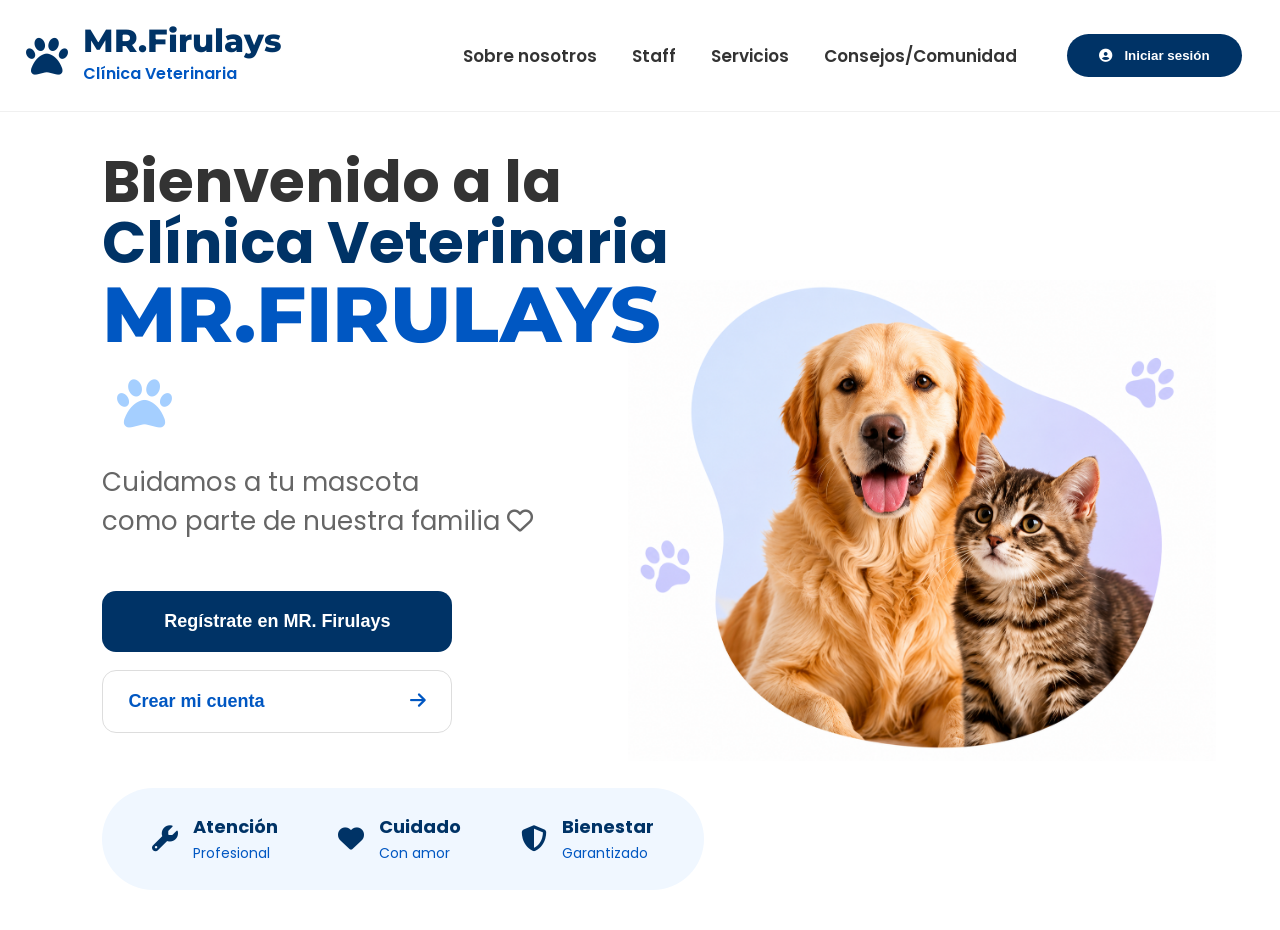
==== index.htm @ b40371f6 "Primer commit del proyecto Mr. Firulays" ====
<!DOCTYPE html>
<html lang="es">
<head>
    <meta charset="UTF-8">
    <meta name="viewport" content="width=device-width, initial-scale=1.0">
    <title>MR. Firulays - Clínica Veterinaria</title>
    <!-- Fuentes -->
    <link href="https://fonts.googleapis.com/css2?family=Montserrat:wght@700;800&family=Poppins:wght@400;500;600&display=swap" rel="stylesheet">
    <link rel="stylesheet" href="css/styles.css">
    <!-- Iconos -->
    <link rel="stylesheet" href="https://cdnjs.cloudflare.com/ajax/libs/font-awesome/6.4.0/css/all.min.css">
</head>
<body>
    <header>
        <nav class="navbar">
            <div class="logo">
                <i class="fas fa-paw logo-icon"></i>
                <div class="logo-text">
                    <span>MR.Firulays</span>
                    <p class="sub-logo">Clínica Veterinaria</p>
                </div>
            </div>
            
            <div class="nav-right">
                <ul class="nav-links">
                    <li><a href="#">Sobre nosotros</a></li>
                    <li><a href="#">Staff</a></li>
                    <li><a href="#">Servicios</a></li>
                    <li><a href="#">Consejos/Comunidad</a></li>
                </ul>
                <button class="btn-login" id="openLogin">
                    <i class="fas fa-user-circle"></i> Iniciar sesión
                </button>
            </div>
        </nav>
    </header>

    <main class="hero-wrapper">
        <section class="hero">
            <div class="hero-content">
                <h1>Bienvenido a la<br><span class="clinic-text">Clínica Veterinaria</span><br><span class="brand-name">MR.FIRULAYS <i class="fas fa-paw paw-light"></i></span></h1>
                <p class="hero-p">Cuidamos a tu mascota<br>como parte de nuestra familia <i class="far fa-heart"></i></p>
                
                <div class="hero-buttons">
                    <button class="btn-primary" id="openRegisterHero">Regístrate en MR. Firulays</button>
                    <button class="btn-secondary" id="openRegisterHero2">Crear mi cuenta <i class="fas fa-arrow-right"></i></button>
                </div>

                <div class="features-pill">
                    <div class="f-item"><i class="fas fa-wrench"></i><div class="f-text"><strong>Atención</strong><span>Profesional</span></div></div>
                    <div class="f-item"><i class="fas fa-heart"></i><div class="f-text"><strong>Cuidado</strong><span>Con amor</span></div></div>
                    <div class="f-item"><i class="fas fa-shield-alt"></i><div class="f-text"><strong>Bienestar</strong><span>Garantizado</span></div></div>
                </div>
            </div>

            <div class="hero-image">
                <img src="img/perrito y gato.png" alt="Mascotas MR Firulays">
            </div>
        </section>
    </main>

    <div id="loginModal" class="modal-overlay">
        <div class="login-box">
            <span class="close-modal" id="closeLogin">&times;</span>
            <h2>Iniciar sesión</h2>
            <p class="subtitle">Veterinaria MR. FIRULAYS</p>

            <form id="loginForm">
                <div class="input-group">
                    <label>Correo electrónico</label>
                    <input type="email" placeholder="ejemplo@correo.com" required>
                </div>
                <div class="input-group">
                    <label>Contraseña</label>
                    <div class="password-container">
                        <input type="password" id="password" placeholder="Ingresa tu contraseña" required>
                        <i class="fas fa-eye toggle-icon" id="togglePassword"></i>
                    </div>
                </div>
                <a href="#" class="forgot-password">¿Olvidaste tu contraseña?</a>
                <button type="submit" class="btn-submit">Entrar</button>
            </form>

            <div class="divider"><span>o continúa con</span></div>
            <button class="btn-google" type="button" id="btnGoogle">
                <img src="https://www.gstatic.com/firebasejs/ui/2.0.0/images/auth/google.svg" alt="Google">
                <span>Google</span>
            </button>
        </div>
    </div>

    <div id="registerModal" class="modal-overlay">
        <div class="login-box">
            <span class="close-modal" id="closeRegister">&times;</span>
            <h2>Registrarse</h2>
            <p class="subtitle">Veterinaria MR. FIRULAYS</p>

            <form id="registerForm">
                <div class="input-group">
                    <label><i class="fas fa-user"></i> Nombre completo</label>
                    <input type="text" placeholder="Ingresa tu nombre completo" required>
                </div>
                <div class="input-group">
                    <label><i class="fas fa-id-card"></i> DNI</label>
                    <input type="text" placeholder="Ingresa tu DNI" required>
                </div>
                <div class="input-group">
                    <label><i class="fas fa-phone"></i> Teléfono de contacto</label>
                    <input type="tel" placeholder="Ingresa tu número" required>
                </div>
                <div class="input-group">
                    <label><i class="fas fa-envelope"></i> Correo electrónico</label>
                    <input type="email" placeholder="ejemplo@correo.com" required>
                </div>
                <div class="input-group">
                    <label><i class="fas fa-lock"></i> Contraseña</label>
                    <div class="password-container">
                        <input type="password" id="regPassword" placeholder="Crea una contraseña" required>
                        <i class="fas fa-eye toggle-icon" id="toggleRegPassword"></i>
                    </div>
                </div>
                <button type="submit" class="btn-submit">Crear cuenta</button>
            </form>

            <div class="bottom-text" style="text-align: center; margin-top: 15px; font-size: 14px;">
                ¿Ya tienes una cuenta? <a href="#" id="toLogin" style="color: #0057C2; font-weight: 700; text-decoration: none;">Iniciar sesión</a>
            </div>
        </div>
    </div>

<script type="module">
    import { initializeApp } from "https://www.gstatic.com/firebasejs/12.13.0/firebase-app.js";
    import { getAuth } from "https://www.gstatic.com/firebasejs/12.13.0/firebase-auth.js";

    const firebaseConfig = {
        apiKey: "AIzaSyDCm LdcegKDBdJPw_OV4aQIQ3TBhli7nzQ",
        authDomain: "veterinaria-mr-firulays.firebaseapp.com",
        projectId: "veterinaria-mr-firulays",
        storageBucket: "veterinaria-mr-firulays.firebasestorage.app",
        messagingSenderId: "913958724869",
        appId: "1:913958724869:web:9349306cfa0d444e55436c"
    };

    const app = initializeApp(firebaseConfig);
    const auth = getAuth(app);
    
    // Solo compartimos el objeto auth
    window.auth = auth;
</script>
<script type="module" src="js/script.js"></script>
</body>
</html>
---- css/styles.css ----
* {
    margin: 0;
    padding: 0;
    box-sizing: border-box;
}

body {
    font-family: 'Poppins', sans-serif;
    background-color: #ffffff;
    overflow-x: hidden;
}

.navbar {
    display: flex;
    justify-content: space-between;
    align-items: center;
    padding: 25px 3% 25px 2%; 
    border-bottom: 1.5px solid #f0f0f0;
}

.logo {
    display: flex;
    align-items: center;
    gap: 15px;
}

.logo-icon {
    font-size: 42px; 
    color: #003366;
}

.logo-text span {
    font-family: 'Montserrat', sans-serif;
    font-weight: 800;
    font-size: 32px; 
    color: #003366;
    line-height: 1;
}

.sub-logo {
    font-size: 16px; 
    color: #0057C2;
    font-weight: 600;
    margin-top: 2px;
}

/* MENÚ Y BOTÓN LOGIN */
.nav-right {
    display: flex;
    align-items: center;
    gap: 50px;
}

.nav-links {
    display: flex;
    list-style: none;
    gap: 35px;
}

.nav-links a {
    text-decoration: none;
    color: #333;
    font-size: 17px;
    font-weight: 600;
    transition: all 0.3s ease;
}

.nav-links a:hover {
    color: #0057C2;
    transform: scale(1.1); /* Efecto de presión */
}

.btn-login {
    background-color: #003366;
    color: white;
    border: none;
    padding: 14px 32px;
    border-radius: 50px;
    font-weight: 700;
    display: flex;
    align-items: center;
    gap: 12px;
    cursor: pointer;
    transition: background 0.3s;
}

.btn-login:hover {
    background-color: #0057C2;
}

/* === HERO SECTION (TEXTO GRANDE) === */
.hero-wrapper {
    width: 100%;
    min-height: 88vh; 
    display: flex;
    align-items: center;
    padding: 40px 5% 40px 8%;
}

.hero {
    display: flex;
    width: 100%;
    justify-content: space-between;
    align-items: center;
}

.hero-content {
    flex: 1;
    z-index: 2;
}

.hero-content h1 {
    font-size: 58px; 
    color: #333;
    line-height: 1.05;
    margin-bottom: 25px;
}

.clinic-text {
    color: #003366;
    font-weight: 700;
}

.brand-name {
    font-family: 'Montserrat', sans-serif;
    font-weight: 800;
    color: #0057C2;
    font-size: 78px; /* Tamaño impactante */
}

.paw-light {
    color: #A5CFFF; 
    font-size: 55px;
    margin-left: 15px;
}

.hero-p {
    font-size: 26px; 
    color: #666;
    margin-bottom: 50px;
}

.hero-buttons {
    display: flex;
    flex-direction: column;
    gap: 18px;
    margin-bottom: 55px;
}

.btn-primary {
    width: 350px; 
    background-color: #003366;
    color: white;
    padding: 20px;
    border: none;
    border-radius: 14px;
    font-weight: 700;
    font-size: 18px;
    cursor: pointer;
}

.btn-secondary {
    width: 350px;
    background: white;
    color: #0057C2;
    border: 1.5px solid #ddd;
    padding: 20px 25px;
    border-radius: 14px;
    display: flex;
    justify-content: space-between;
    align-items: center;
    font-weight: 700;
    font-size: 18px;
    cursor: pointer;
}

.features-pill {
    display: inline-flex;
    background-color: #F0F7FF;
    padding: 25px 50px;
    border-radius: 100px;
    gap: 60px;
}

.f-item {
    display: flex;
    align-items: center;
    gap: 15px;
}

.f-item i { color: #003366; font-size: 26px; }
.f-text strong { font-size: 18px; color: #003366; display: block; }
.f-text span { font-size: 14px; color: #0057C2; }

.hero-image {
    flex: 1.3;
    display: flex;
    justify-content: flex-end;
}

.hero-image img {
    width: 115%;
    max-width: 850px;
    height: auto;
    object-fit: contain;
}

.modal-overlay {
    display: none; 
    position: fixed;
    z-index: 1000;
    left: 0;
    top: 0;
    width: 100%;
    height: 100%;
    background-color: rgba(0, 0, 0, 0.5); 
    backdrop-filter: blur(5px); 
    justify-content: center;
    align-items: center;
}


.login-box {
    background: white;
    padding: 40px;
    border-radius: 20px;
    width: 100%;
    max-width: 400px;
    position: relative;
    animation: slideDown 0.4s ease; 
}

.password-container {
    position: relative;
    display: flex;
    align-items: center;
}

input {
    width: 100%;
    padding: 12px 16px;
    border: 1px solid #d1d5db; 
    border-radius: 12px; 
    font-family: 'Poppins', sans-serif;
    font-size: 14px;
    outline: none;
    transition: border-color 0.2s;
}

input:focus {
    border-color: #003366; 
}

.toggle-icon {
    position: absolute;
    right: 15px;
    color: #9ca3af; 
    cursor: pointer;
    font-size: 16px;
    transition: color 0.3s;
}

.toggle-icon:hover {
    color: #003366;
}
input::-ms-reveal,
input::-ms-clear {
    display: none;
}

input::-webkit-contacts-auto-fill-button,
input::-webkit-credentials-auto-fill-button {
    visibility: hidden;
    pointer-events: none;
    position: absolute;
    right: 0;
}

.btn-submit {
    width: 100%;
    background-color: #003366; 
    color: white;
    padding: 14px;
    border: none;
    border-radius: 12px;
    font-weight: 600;
    cursor: pointer;
    margin-top: 10px;
}

@keyframes slideDown {
    from { transform: translateY(-50px); opacity: 0; }
    to { transform: translateY(0); opacity: 1; }
}

.close-modal {
    position: absolute;
    right: 20px;
    top: 15px;
    font-size: 28px;
    cursor: pointer;
    color: #999;
}

.subtitle { color: #666; font-size: 14px; margin-bottom: 30px; }
.input-group { margin-bottom: 20px; text-align: left; }
.input-group label { display: block; font-size: 13px; font-weight: 600; margin-bottom: 8px; }
.password-wrapper { position: relative; }
.password-wrapper i { position: absolute; right: 15px; top: 50%; transform: translateY(-50%); cursor: pointer; color: #999; }
.forgot-password { display: block; text-align: center; font-size: 12px; color: #0057C2; text-decoration: none; margin: 15px 0; font-weight: 600; }
.btn-submit { width: 100%; background-color: #003366; color: white; padding: 14px; border: none; border-radius: 10px; font-weight: 700; cursor: pointer; }
.divider { text-align: center; border-bottom: 1px solid #eee; line-height: 0.1em; margin: 25px 0; }
.divider span { background: #fff; padding: 0 10px; color: #999; font-size: 12px; }
.btn-google { width: 100%; background: white; border: 1px solid #e0e0e0; padding: 12px; border-radius: 10px; display: flex; justify-content: center; align-items: center; gap: 10px; font-weight: 600; cursor: pointer; }
.btn-google img { width: 20px; }



.input-group label i {
    margin-right: 8px; 
    color: #003366;    
    width: 20px;       
    text-align: center;
}

.bottom-text {
    margin-top: 20px;
    font-size: 14px;
    color: #666;
    text-align: center;
    font-family: 'Poppins', sans-serif;
}

.bottom-text a {
    color: #0057C2;
    text-decoration: none;
    font-weight: 700;
    transition: color 0.3s;
}

.bottom-text a:hover {
    color: #003366;
    text-decoration: underline;
}

@media (max-height: 700px) {
    .login-box {
        max-height: 90vh;
        overflow-y: auto;
        padding: 2rem;
    }
}




@media (max-width: 1200px) {
    .brand-name { font-size: 60px; }
    .hero-content h1 { font-size: 45px; }
    .hero-image img { max-width: 650px; }
    .navbar { padding: 25px 3%; }
}

@media (max-width: 900px) {
    .hero { flex-direction: column; text-align: center; }
    .hero-image { justify-content: center; margin-top: 50px; }
    .hero-buttons { align-items: center; }
    .features-pill { flex-direction: column; border-radius: 40px; gap: 30px; }
}
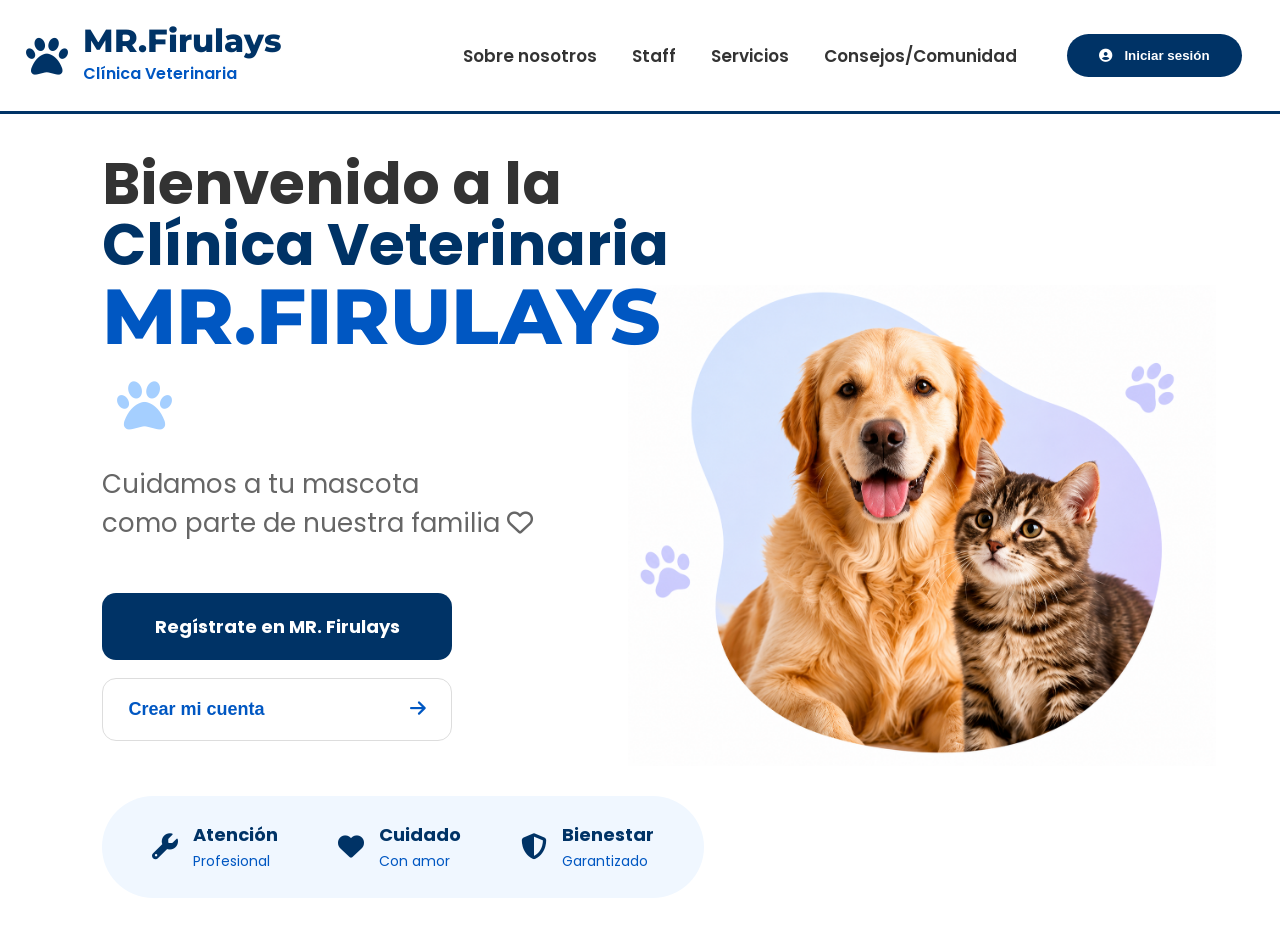
==== commit 1a91555e: "TT" ====
--- a/index.htm
+++ b/index.htm
@@ -4,10 +4,8 @@
     <meta charset="UTF-8">
     <meta name="viewport" content="width=device-width, initial-scale=1.0">
     <title>MR. Firulays - Clínica Veterinaria</title>
-    <!-- Fuentes -->
     <link href="https://fonts.googleapis.com/css2?family=Montserrat:wght@700;800&family=Poppins:wght@400;500;600&display=swap" rel="stylesheet">
     <link rel="stylesheet" href="css/styles.css">
-    <!-- Iconos -->
     <link rel="stylesheet" href="https://cdnjs.cloudflare.com/ajax/libs/font-awesome/6.4.0/css/all.min.css">
 </head>
 <body>
@@ -23,9 +21,9 @@
             
             <div class="nav-right">
                 <ul class="nav-links">
-                    <li><a href="#">Sobre nosotros</a></li>
+                    <li><a href="sobrenosotros.html" class="nav-link-item">Sobre nosotros</a></li>
                     <li><a href="#">Staff</a></li>
-                    <li><a href="#">Servicios</a></li>
+                    <li><a href="servicios.html" class=nav-link-item">Servicios</a></li>
                     <li><a href="#">Consejos/Comunidad</a></li>
                 </ul>
                 <button class="btn-login" id="openLogin">
@@ -42,7 +40,7 @@
                 <p class="hero-p">Cuidamos a tu mascota<br>como parte de nuestra familia <i class="far fa-heart"></i></p>
                 
                 <div class="hero-buttons">
-                    <button class="btn-primary" id="openRegisterHero">Regístrate en MR. Firulays</button>
+                    <div class="info-pill-blue">Regístrate en MR. Firulays</div>
                     <button class="btn-secondary" id="openRegisterHero2">Crear mi cuenta <i class="fas fa-arrow-right"></i></button>
                 </div>
 
@@ -122,8 +120,8 @@
                 <button type="submit" class="btn-submit">Crear cuenta</button>
             </form>
 
-            <div class="bottom-text" style="text-align: center; margin-top: 15px; font-size: 14px;">
-                ¿Ya tienes una cuenta? <a href="#" id="toLogin" style="color: #0057C2; font-weight: 700; text-decoration: none;">Iniciar sesión</a>
+            <div class="bottom-text">
+                ¿Ya tienes una cuenta? <a href="#" id="toLogin">Iniciar sesión</a>
             </div>
         </div>
     </div>
@@ -143,8 +141,6 @@
 
     const app = initializeApp(firebaseConfig);
     const auth = getAuth(app);
-    
-    // Solo compartimos el objeto auth
     window.auth = auth;
 </script>
 <script type="module" src="js/script.js"></script>
--- a/css/styles.css
+++ b/css/styles.css
@@ -15,7 +15,7 @@
     justify-content: space-between;
     align-items: center;
     padding: 25px 3% 25px 2%; 
-    border-bottom: 1.5px solid #f0f0f0;
+    border-bottom: 3.5px solid #003366; 
 }
 
 .logo {
@@ -44,7 +44,6 @@
     margin-top: 2px;
 }
 
-/* MENÚ Y BOTÓN LOGIN */
 .nav-right {
     display: flex;
     align-items: center;
@@ -67,7 +66,7 @@
 
 .nav-links a:hover {
     color: #0057C2;
-    transform: scale(1.1); /* Efecto de presión */
+    transform: scale(1.1);
 }
 
 .btn-login {
@@ -88,7 +87,6 @@
     background-color: #0057C2;
 }
 
-/* === HERO SECTION (TEXTO GRANDE) === */
 .hero-wrapper {
     width: 100%;
     min-height: 88vh; 
@@ -125,7 +123,7 @@
     font-family: 'Montserrat', sans-serif;
     font-weight: 800;
     color: #0057C2;
-    font-size: 78px; /* Tamaño impactante */
+    font-size: 78px; 
 }
 
 .paw-light {
@@ -147,16 +145,17 @@
     margin-bottom: 55px;
 }
 
-.btn-primary {
+.info-pill-blue {
     width: 350px; 
     background-color: #003366;
     color: white;
     padding: 20px;
-    border: none;
     border-radius: 14px;
     font-weight: 700;
     font-size: 18px;
-    cursor: pointer;
+    text-align: center;
+    cursor: default; 
+    user-select: none; 
 }
 
 .btn-secondary {
@@ -172,6 +171,11 @@
     font-weight: 700;
     font-size: 18px;
     cursor: pointer;
+    transition: border-color 0.3s;
+}
+
+.btn-secondary:hover {
+    border-color: #0057C2;
 }
 
 .features-pill {
@@ -218,7 +222,6 @@
     justify-content: center;
     align-items: center;
 }
-
 
 .login-box {
     background: white;
@@ -263,29 +266,10 @@
 .toggle-icon:hover {
     color: #003366;
 }
+
 input::-ms-reveal,
 input::-ms-clear {
     display: none;
-}
-
-input::-webkit-contacts-auto-fill-button,
-input::-webkit-credentials-auto-fill-button {
-    visibility: hidden;
-    pointer-events: none;
-    position: absolute;
-    right: 0;
-}
-
-.btn-submit {
-    width: 100%;
-    background-color: #003366; 
-    color: white;
-    padding: 14px;
-    border: none;
-    border-radius: 12px;
-    font-weight: 600;
-    cursor: pointer;
-    margin-top: 10px;
 }
 
 @keyframes slideDown {
@@ -305,8 +289,6 @@
 .subtitle { color: #666; font-size: 14px; margin-bottom: 30px; }
 .input-group { margin-bottom: 20px; text-align: left; }
 .input-group label { display: block; font-size: 13px; font-weight: 600; margin-bottom: 8px; }
-.password-wrapper { position: relative; }
-.password-wrapper i { position: absolute; right: 15px; top: 50%; transform: translateY(-50%); cursor: pointer; color: #999; }
 .forgot-password { display: block; text-align: center; font-size: 12px; color: #0057C2; text-decoration: none; margin: 15px 0; font-weight: 600; }
 .btn-submit { width: 100%; background-color: #003366; color: white; padding: 14px; border: none; border-radius: 10px; font-weight: 700; cursor: pointer; }
 .divider { text-align: center; border-bottom: 1px solid #eee; line-height: 0.1em; margin: 25px 0; }
@@ -314,8 +296,6 @@
 .btn-google { width: 100%; background: white; border: 1px solid #e0e0e0; padding: 12px; border-radius: 10px; display: flex; justify-content: center; align-items: center; gap: 10px; font-weight: 600; cursor: pointer; }
 .btn-google img { width: 20px; }
 
-
-
 .input-group label i {
     margin-right: 8px; 
     color: #003366;    
@@ -328,44 +308,21 @@
     font-size: 14px;
     color: #666;
     text-align: center;
-    font-family: 'Poppins', sans-serif;
 }
 
 .bottom-text a {
     color: #0057C2;
     text-decoration: none;
     font-weight: 700;
-    transition: color 0.3s;
 }
 
 .bottom-text a:hover {
     color: #003366;
     text-decoration: underline;
-}
-
-@media (max-height: 700px) {
-    .login-box {
-        max-height: 90vh;
-        overflow-y: auto;
-        padding: 2rem;
-    }
-}
-
-
-
-
-@media (max-width: 1200px) {
-    .brand-name { font-size: 60px; }
-    .hero-content h1 { font-size: 45px; }
-    .hero-image img { max-width: 650px; }
-    .navbar { padding: 25px 3%; }
 }
 
 @media (max-width: 900px) {
     .hero { flex-direction: column; text-align: center; }
     .hero-image { justify-content: center; margin-top: 50px; }
     .hero-buttons { align-items: center; }
-    .features-pill { flex-direction: column; border-radius: 40px; gap: 30px; }
-}
-
-
+}
